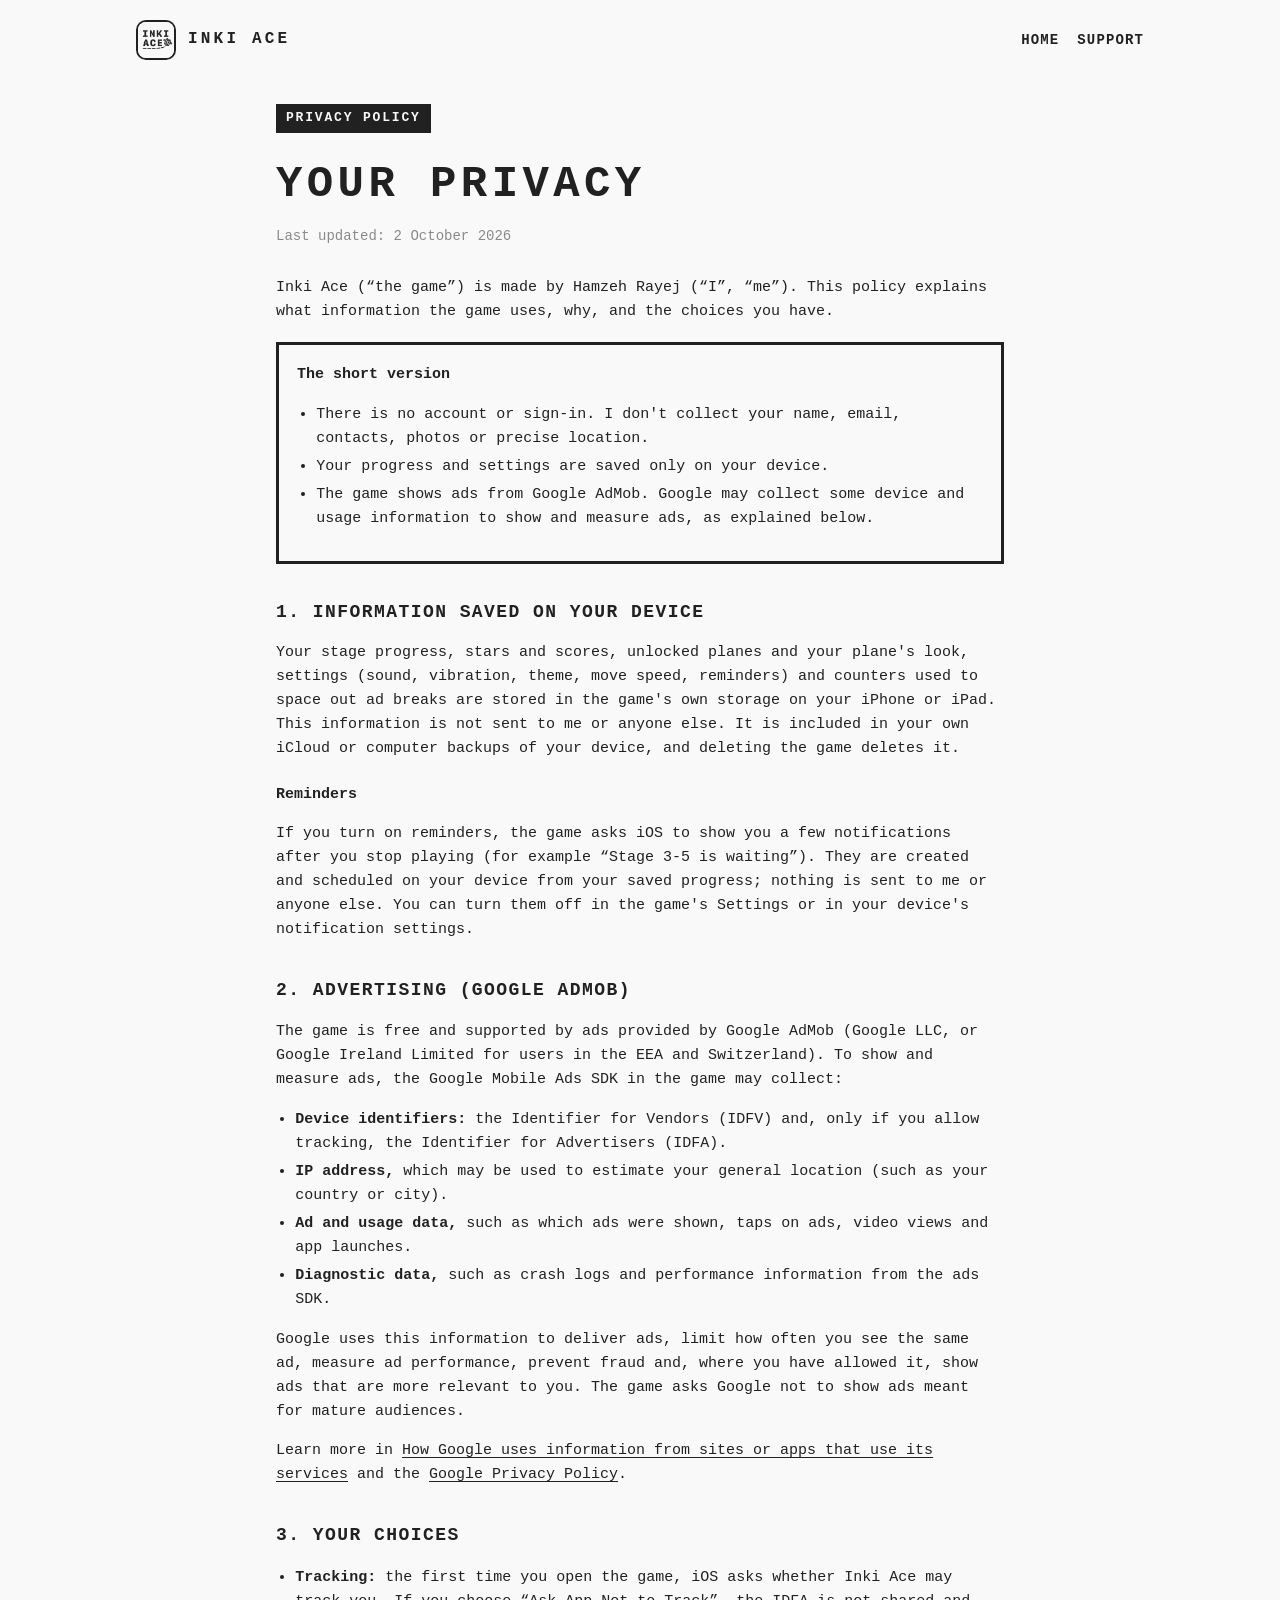
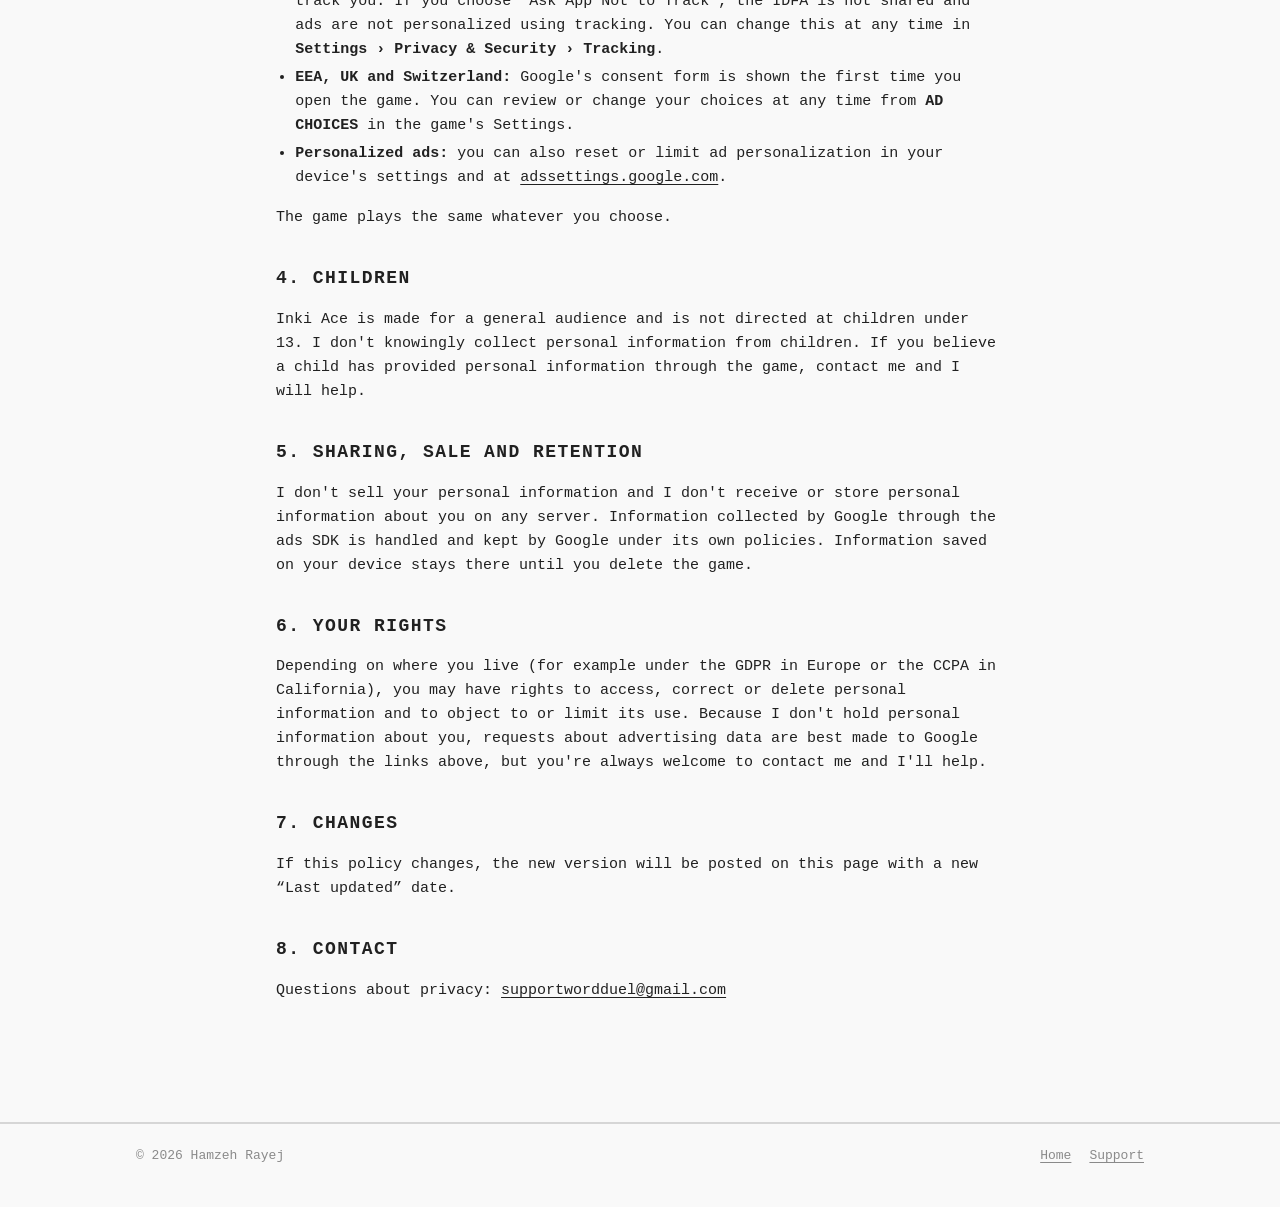
==== privacy.html @ e33cfc7c "Update Inki Ace site" ====
<!doctype html>
<html lang="en">
<head>
  <meta charset="utf-8">
  <meta name="viewport" content="width=device-width, initial-scale=1">
  <title>Inki Ace Privacy Policy</title>
  <meta name="description" content="How Inki Ace handles your information: progress stays on your device; ads are provided by Google AdMob.">
  <link rel="icon" href="assets/icon.png">
  <link rel="apple-touch-icon" href="assets/apple-touch-icon.png">
  <link rel="stylesheet" href="style.css">
</head>
<body>
  <header class="wrap top">
    <a class="brand" href="./"><img src="assets/icon.png" alt=""><span>INKI ACE</span></a>
    <nav><a href="./">HOME</a><a href="support.html">SUPPORT</a></nav>
  </header>

  <main class="wrap narrow page">
    <span class="tag">PRIVACY POLICY</span>
    <h1>YOUR PRIVACY</h1>
    <p class="meta">Last updated: 2 October 2026</p>

    <p>Inki Ace (“the game”) is made by Hamzeh Rayej (“I”, “me”). This policy explains what information the game uses, why, and the choices you have.</p>

    <div class="note">
      <p><b>The short version</b></p>
      <ul>
        <li>There is no account or sign-in. I don't collect your name, email, contacts, photos or precise location.</li>
        <li>Your progress and settings are saved only on your device.</li>
        <li>The game shows ads from Google AdMob. Google may collect some device and usage information to show and measure ads, as explained below.</li>
      </ul>
    </div>

    <h2>1. INFORMATION SAVED ON YOUR DEVICE</h2>
    <p>Your stage progress, stars and scores, unlocked planes and your plane's look, settings (sound, vibration, theme, move speed, reminders) and counters used to space out ad breaks are stored in the game's own storage on your iPhone or iPad. This information is not sent to me or anyone else. It is included in your own iCloud or computer backups of your device, and deleting the game deletes it.</p>

    <h3>Reminders</h3>
    <p>If you turn on reminders, the game asks iOS to show you a few notifications after you stop playing (for example “Stage 3-5 is waiting”). They are created and scheduled on your device from your saved progress; nothing is sent to me or anyone else. You can turn them off in the game's Settings or in your device's notification settings.</p>

    <h2>2. ADVERTISING (GOOGLE ADMOB)</h2>
    <p>The game is free and supported by ads provided by Google AdMob (Google LLC, or Google Ireland Limited for users in the EEA and Switzerland). To show and measure ads, the Google Mobile Ads SDK in the game may collect:</p>
    <ul>
      <li><b>Device identifiers:</b> the Identifier for Vendors (IDFV) and, only if you allow tracking, the Identifier for Advertisers (IDFA).</li>
      <li><b>IP address,</b> which may be used to estimate your general location (such as your country or city).</li>
      <li><b>Ad and usage data,</b> such as which ads were shown, taps on ads, video views and app launches.</li>
      <li><b>Diagnostic data,</b> such as crash logs and performance information from the ads SDK.</li>
    </ul>
    <p>Google uses this information to deliver ads, limit how often you see the same ad, measure ad performance, prevent fraud and, where you have allowed it, show ads that are more relevant to you. The game asks Google not to show ads meant for mature audiences.</p>
    <p>Learn more in <a href="https://policies.google.com/technologies/partner-sites">How Google uses information from sites or apps that use its services</a> and the <a href="https://policies.google.com/privacy">Google Privacy Policy</a>.</p>

    <h2>3. YOUR CHOICES</h2>
    <ul>
      <li><b>Tracking:</b> the first time you open the game, iOS asks whether Inki Ace may track you. If you choose “Ask App Not to Track”, the IDFA is not shared and ads are not personalized using tracking. You can change this at any time in <b>Settings › Privacy &amp; Security › Tracking</b>.</li>
      <li><b>EEA, UK and Switzerland:</b> Google's consent form is shown the first time you open the game. You can review or change your choices at any time from <b>AD CHOICES</b> in the game's Settings.</li>
      <li><b>Personalized ads:</b> you can also reset or limit ad personalization in your device's settings and at <a href="https://adssettings.google.com">adssettings.google.com</a>.</li>
    </ul>
    <p>The game plays the same whatever you choose.</p>

    <h2>4. CHILDREN</h2>
    <p>Inki Ace is made for a general audience and is not directed at children under 13. I don't knowingly collect personal information from children. If you believe a child has provided personal information through the game, contact me and I will help.</p>

    <h2>5. SHARING, SALE AND RETENTION</h2>
    <p>I don't sell your personal information and I don't receive or store personal information about you on any server. Information collected by Google through the ads SDK is handled and kept by Google under its own policies. Information saved on your device stays there until you delete the game.</p>

    <h2>6. YOUR RIGHTS</h2>
    <p>Depending on where you live (for example under the GDPR in Europe or the CCPA in California), you may have rights to access, correct or delete personal information and to object to or limit its use. Because I don't hold personal information about you, requests about advertising data are best made to Google through the links above, but you're always welcome to contact me and I'll help.</p>

    <h2>7. CHANGES</h2>
    <p>If this policy changes, the new version will be posted on this page with a new “Last updated” date.</p>

    <h2>8. CONTACT</h2>
    <p>Questions about privacy: <a href="mailto:supportwordduel@gmail.com?subject=Inki%20Ace%20privacy">supportwordduel@gmail.com</a></p>
  </main>

  <footer>
    <div class="wrap">
      <span>© 2026 Hamzeh Rayej</span>
      <nav><a href="./">Home</a><a href="support.html">Support</a></nav>
    </div>
  </footer>
</body>
</html>
---- style.css ----
/* Inki Ace site: ink on paper, like the game (same look as the Inki Run site). */
:root {
  --paper: #f9f9f9;
  --ink: #212121;
  --faint: #8a8a8a;
  --line: #d6d6d6;
  --mono: ui-monospace, "SF Mono", SFMono-Regular, Menlo, Consolas, "Liberation Mono", monospace;
  color-scheme: light dark;
}
@media (prefers-color-scheme: dark) {
  :root { --paper: #141414; --ink: #efefef; --faint: #8f8f8f; --line: #333; }
}

* { box-sizing: border-box; }
html { -webkit-text-size-adjust: 100%; }
body {
  margin: 0;
  background: var(--paper);
  color: var(--ink);
  font: 16px/1.6 var(--mono);
}
a { color: inherit; text-underline-offset: 3px; }
img, video { max-width: 100%; display: block; }

.wrap { max-width: 1040px; margin: 0 auto; padding: 0 16px; }
.narrow { max-width: 760px; }

/* Header */
.top { display: flex; align-items: center; justify-content: space-between; gap: 16px; padding: 20px 16px; }
.brand { display: flex; align-items: center; gap: 12px; text-decoration: none; font-weight: 800; letter-spacing: 0.2em; }
.brand img { width: 40px; height: 40px; border-radius: 10px; border: 2px solid var(--ink); }
.top nav { display: flex; gap: 18px; font-size: 14px; font-weight: 700; letter-spacing: 0.08em; }
.top nav a { text-decoration: none; }
.top nav a:hover { text-decoration: underline; }

/* Ink box, like the in-game tags and captions */
.tag {
  display: inline-block;
  background: var(--ink);
  color: var(--paper);
  font-weight: 800;
  letter-spacing: 0.14em;
  padding: 4px 10px;
  font-size: 13px;
}

/* Hero */
.hero { padding: 40px 16px 28px; text-align: center; }
.hero h1 { font-size: clamp(40px, 9vw, 88px); line-height: 1; letter-spacing: 0.12em; margin: 18px 0 10px; font-weight: 800; }
.hero .lede { color: var(--faint); font-size: clamp(15px, 2.4vw, 18px); margin: 0 auto 26px; max-width: 34em; }
.btn {
  display: inline-flex; align-items: center; gap: 10px;
  border: 3px solid var(--ink); background: var(--ink); color: var(--paper);
  padding: 12px 22px; font: 800 15px var(--mono); letter-spacing: 0.12em; text-decoration: none;
}
.btn.ghost { background: transparent; color: var(--ink); }
.btn[aria-disabled="true"] { cursor: default; }

.frame { border: 3px solid var(--ink); background: var(--paper); }
.video { margin: 34px auto 0; aspect-ratio: 1280 / 592; }
.video video { width: 100%; height: 100%; object-fit: cover; }

/* Sections */
section { margin-top: 64px; }
section > h2 { font-size: clamp(22px, 4vw, 30px); letter-spacing: 0.12em; margin: 12px 0 18px; }
.grid { display: grid; gap: 18px; grid-template-columns: repeat(auto-fit, minmax(230px, 1fr)); }
.card { border: 3px solid var(--ink); padding: 16px 18px; }
.card h3 { margin: 0 0 6px; font-size: 15px; letter-spacing: 0.1em; }
.card p { margin: 0; color: var(--faint); font-size: 14px; }

.rules { display: grid; gap: 0; border: 3px solid var(--ink); }
.rule { display: grid; grid-template-columns: minmax(120px, 1fr) 2fr; border-top: 2px solid var(--line); }
.rule:first-child { border-top: 0; }
.rule b, .rule span { padding: 12px 16px; }
.rule b { letter-spacing: 0.08em; font-size: 14px; }
.rule span { color: var(--faint); font-size: 14px; }

.shots { display: grid; gap: 18px; grid-template-columns: repeat(auto-fit, minmax(190px, 1fr)); }
.shots img { width: 100%; height: auto; border: 3px solid var(--ink); border-radius: 22px; }
.hero .phone { width: min(300px, 72vw); margin: 34px auto 0; border: 3px solid var(--ink); border-radius: 30px; }

/* Text pages */
.page { padding: 24px 16px 40px; }
.page h1 { font-size: clamp(28px, 6vw, 44px); letter-spacing: 0.1em; margin: 16px 0 6px; }
.page .meta { color: var(--faint); font-size: 14px; margin: 0 0 28px; }
.page h2 { font-size: 18px; letter-spacing: 0.08em; margin: 34px 0 8px; }
.page h3 { font-size: 15px; margin: 22px 0 4px; }
.page p, .page li { font-size: 15px; }
.page ul { padding-left: 1.2em; }
.page li { margin: 4px 0; }
.note { border: 3px solid var(--ink); padding: 14px 18px; margin: 18px 0; }
.note p { margin: 4px 0; }
.mail { font-weight: 800; font-size: 18px; word-break: break-all; }

footer { border-top: 2px solid var(--line); margin-top: 64px; padding: 22px 0 40px; color: var(--faint); font-size: 13px; }
footer .wrap { display: flex; flex-wrap: wrap; gap: 8px 22px; justify-content: space-between; }
footer nav { display: flex; gap: 18px; }

@media (max-width: 520px) {
  .top nav { gap: 12px; font-size: 13px; }
  .brand span { display: none; }
  .rule { grid-template-columns: 1fr; }
  .rule span { padding-top: 0; }
}
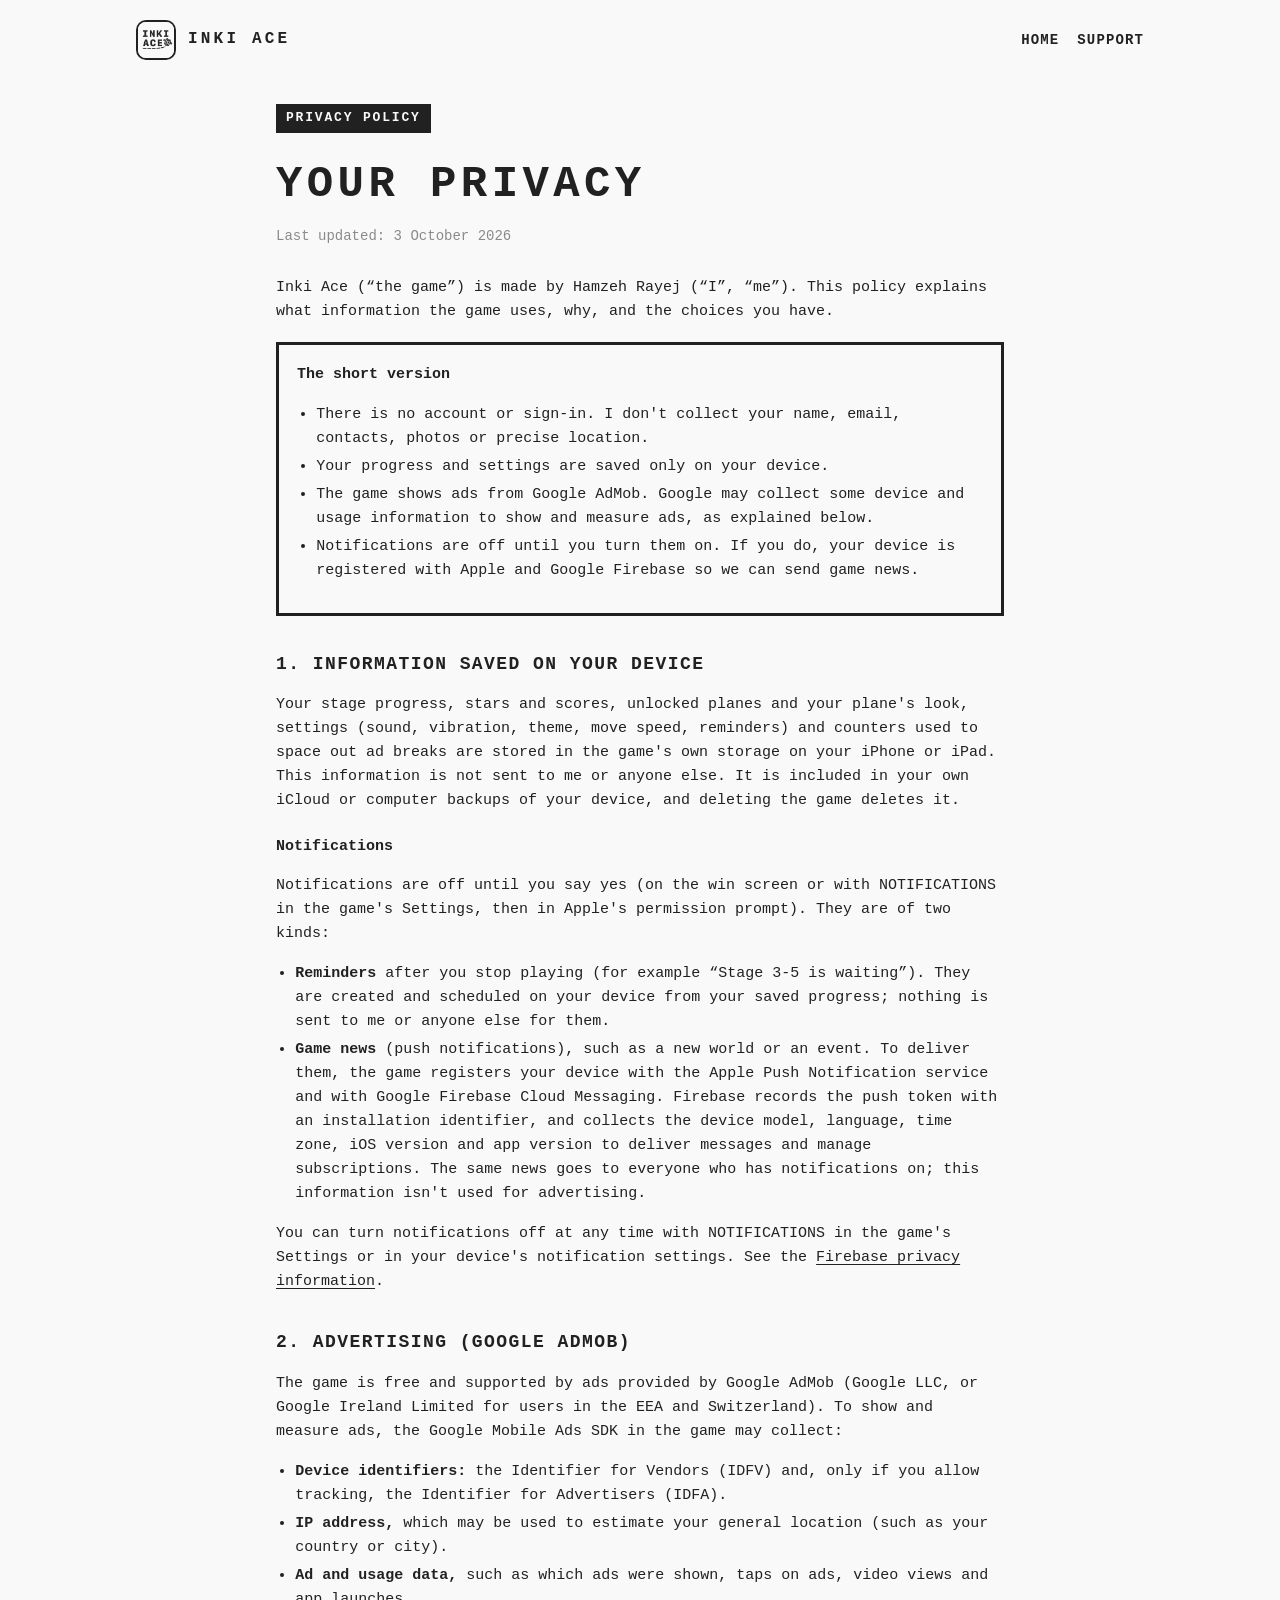
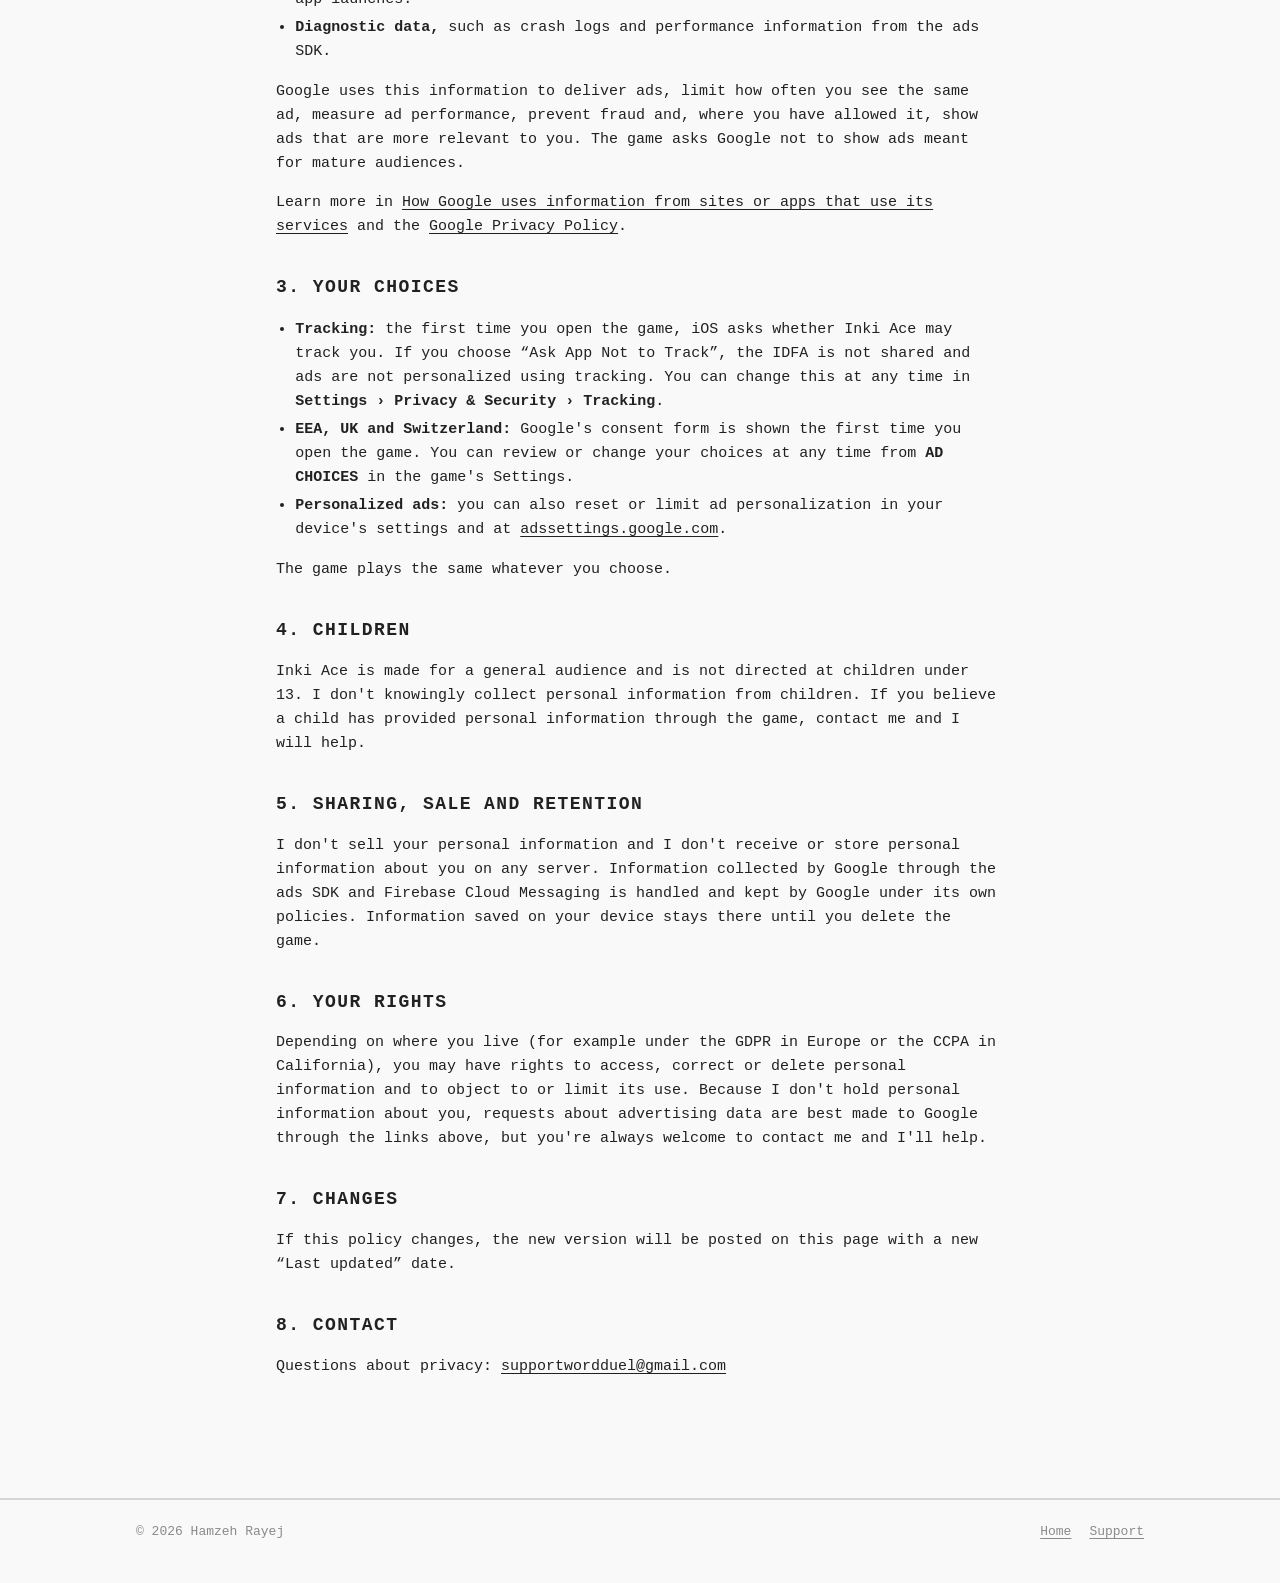
==== commit 2deac919: "Update Inki Ace site" ====
--- a/privacy.html
+++ b/privacy.html
@@ -18,7 +18,7 @@
   <main class="wrap narrow page">
     <span class="tag">PRIVACY POLICY</span>
     <h1>YOUR PRIVACY</h1>
-    <p class="meta">Last updated: 2 October 2026</p>
+    <p class="meta">Last updated: 3 October 2026</p>
 
     <p>Inki Ace (“the game”) is made by Hamzeh Rayej (“I”, “me”). This policy explains what information the game uses, why, and the choices you have.</p>
 
@@ -28,14 +28,20 @@
         <li>There is no account or sign-in. I don't collect your name, email, contacts, photos or precise location.</li>
         <li>Your progress and settings are saved only on your device.</li>
         <li>The game shows ads from Google AdMob. Google may collect some device and usage information to show and measure ads, as explained below.</li>
+        <li>Notifications are off until you turn them on. If you do, your device is registered with Apple and Google Firebase so we can send game news.</li>
       </ul>
     </div>
 
     <h2>1. INFORMATION SAVED ON YOUR DEVICE</h2>
     <p>Your stage progress, stars and scores, unlocked planes and your plane's look, settings (sound, vibration, theme, move speed, reminders) and counters used to space out ad breaks are stored in the game's own storage on your iPhone or iPad. This information is not sent to me or anyone else. It is included in your own iCloud or computer backups of your device, and deleting the game deletes it.</p>
 
-    <h3>Reminders</h3>
-    <p>If you turn on reminders, the game asks iOS to show you a few notifications after you stop playing (for example “Stage 3-5 is waiting”). They are created and scheduled on your device from your saved progress; nothing is sent to me or anyone else. You can turn them off in the game's Settings or in your device's notification settings.</p>
+    <h3>Notifications</h3>
+    <p>Notifications are off until you say yes (on the win screen or with NOTIFICATIONS in the game's Settings, then in Apple's permission prompt). They are of two kinds:</p>
+    <ul>
+      <li><b>Reminders</b> after you stop playing (for example “Stage 3-5 is waiting”). They are created and scheduled on your device from your saved progress; nothing is sent to me or anyone else for them.</li>
+      <li><b>Game news</b> (push notifications), such as a new world or an event. To deliver them, the game registers your device with the Apple Push Notification service and with Google Firebase Cloud Messaging. Firebase records the push token with an installation identifier, and collects the device model, language, time zone, iOS version and app version to deliver messages and manage subscriptions. The same news goes to everyone who has notifications on; this information isn't used for advertising.</li>
+    </ul>
+    <p>You can turn notifications off at any time with NOTIFICATIONS in the game's Settings or in your device's notification settings. See the <a href="https://firebase.google.com/support/privacy">Firebase privacy information</a>.</p>
 
     <h2>2. ADVERTISING (GOOGLE ADMOB)</h2>
     <p>The game is free and supported by ads provided by Google AdMob (Google LLC, or Google Ireland Limited for users in the EEA and Switzerland). To show and measure ads, the Google Mobile Ads SDK in the game may collect:</p>
@@ -60,7 +66,7 @@
     <p>Inki Ace is made for a general audience and is not directed at children under 13. I don't knowingly collect personal information from children. If you believe a child has provided personal information through the game, contact me and I will help.</p>
 
     <h2>5. SHARING, SALE AND RETENTION</h2>
-    <p>I don't sell your personal information and I don't receive or store personal information about you on any server. Information collected by Google through the ads SDK is handled and kept by Google under its own policies. Information saved on your device stays there until you delete the game.</p>
+    <p>I don't sell your personal information and I don't receive or store personal information about you on any server. Information collected by Google through the ads SDK and Firebase Cloud Messaging is handled and kept by Google under its own policies. Information saved on your device stays there until you delete the game.</p>
 
     <h2>6. YOUR RIGHTS</h2>
     <p>Depending on where you live (for example under the GDPR in Europe or the CCPA in California), you may have rights to access, correct or delete personal information and to object to or limit its use. Because I don't hold personal information about you, requests about advertising data are best made to Google through the links above, but you're always welcome to contact me and I'll help.</p>
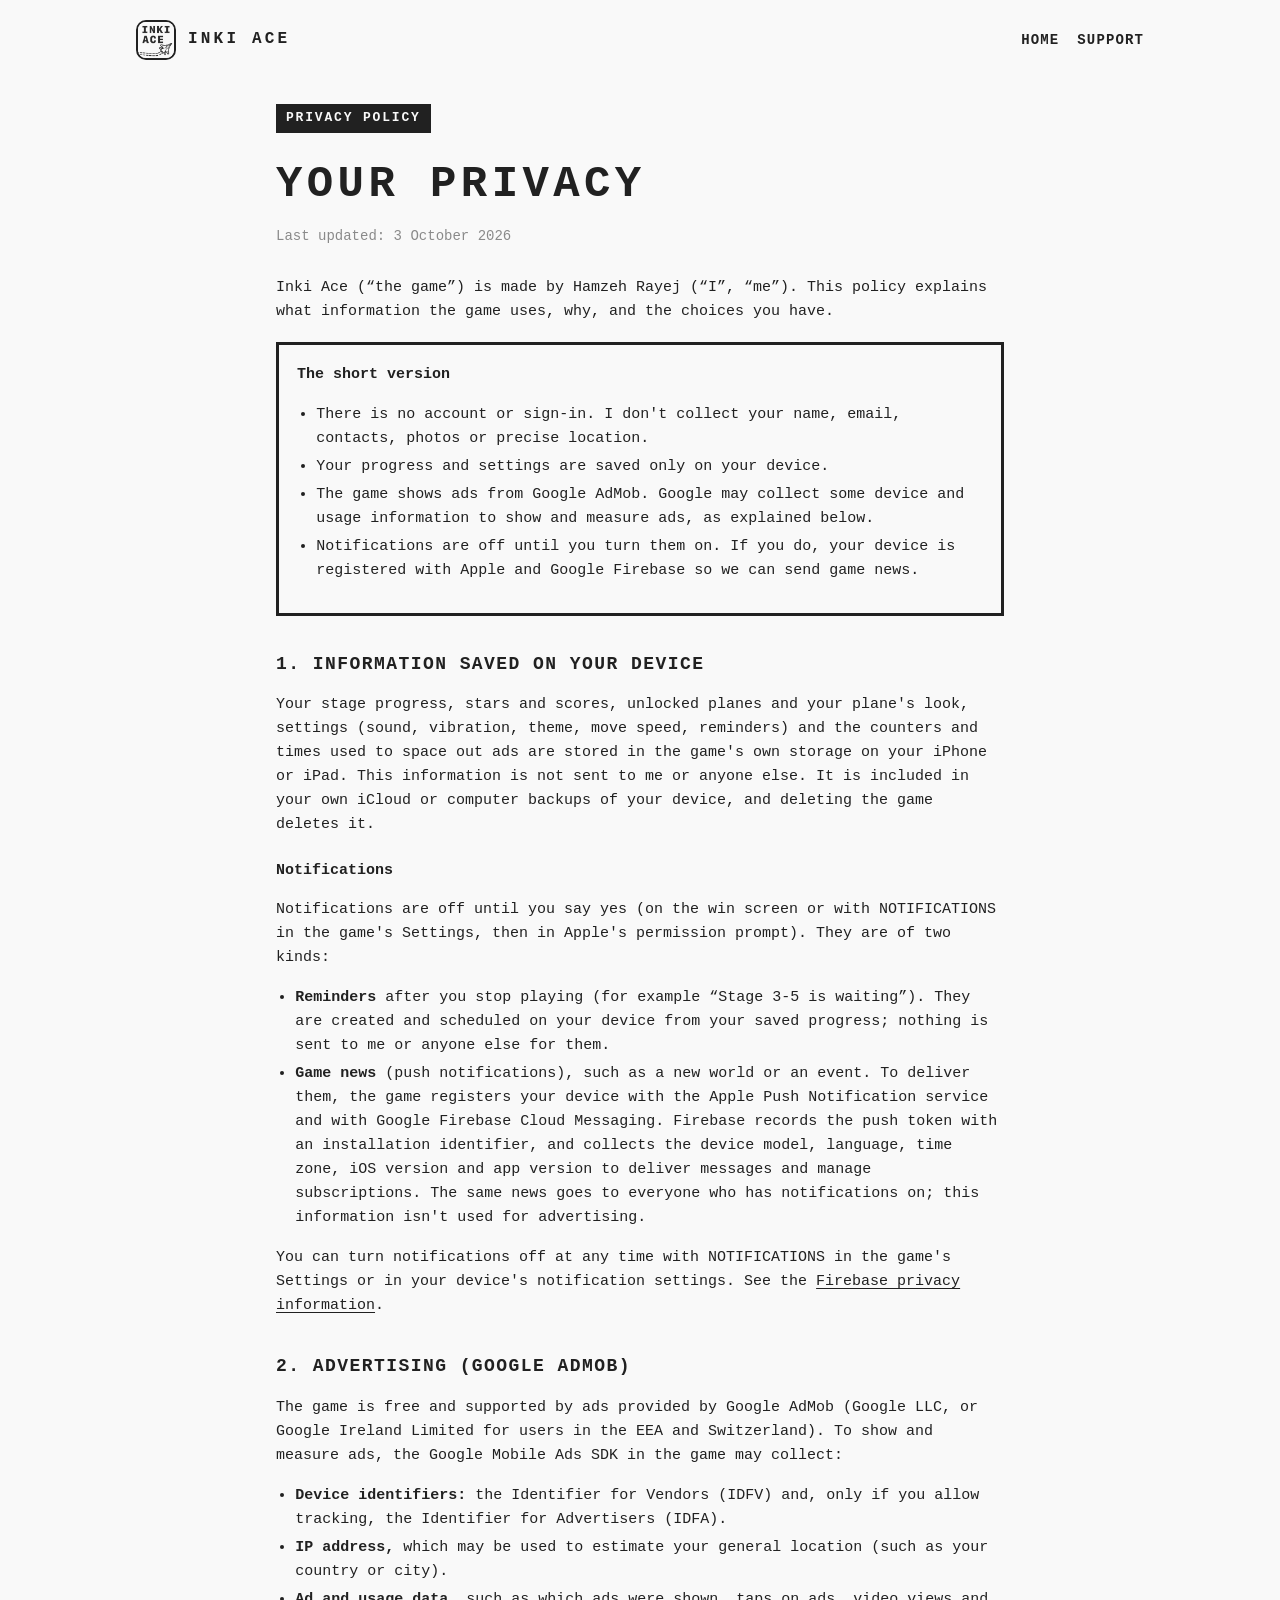
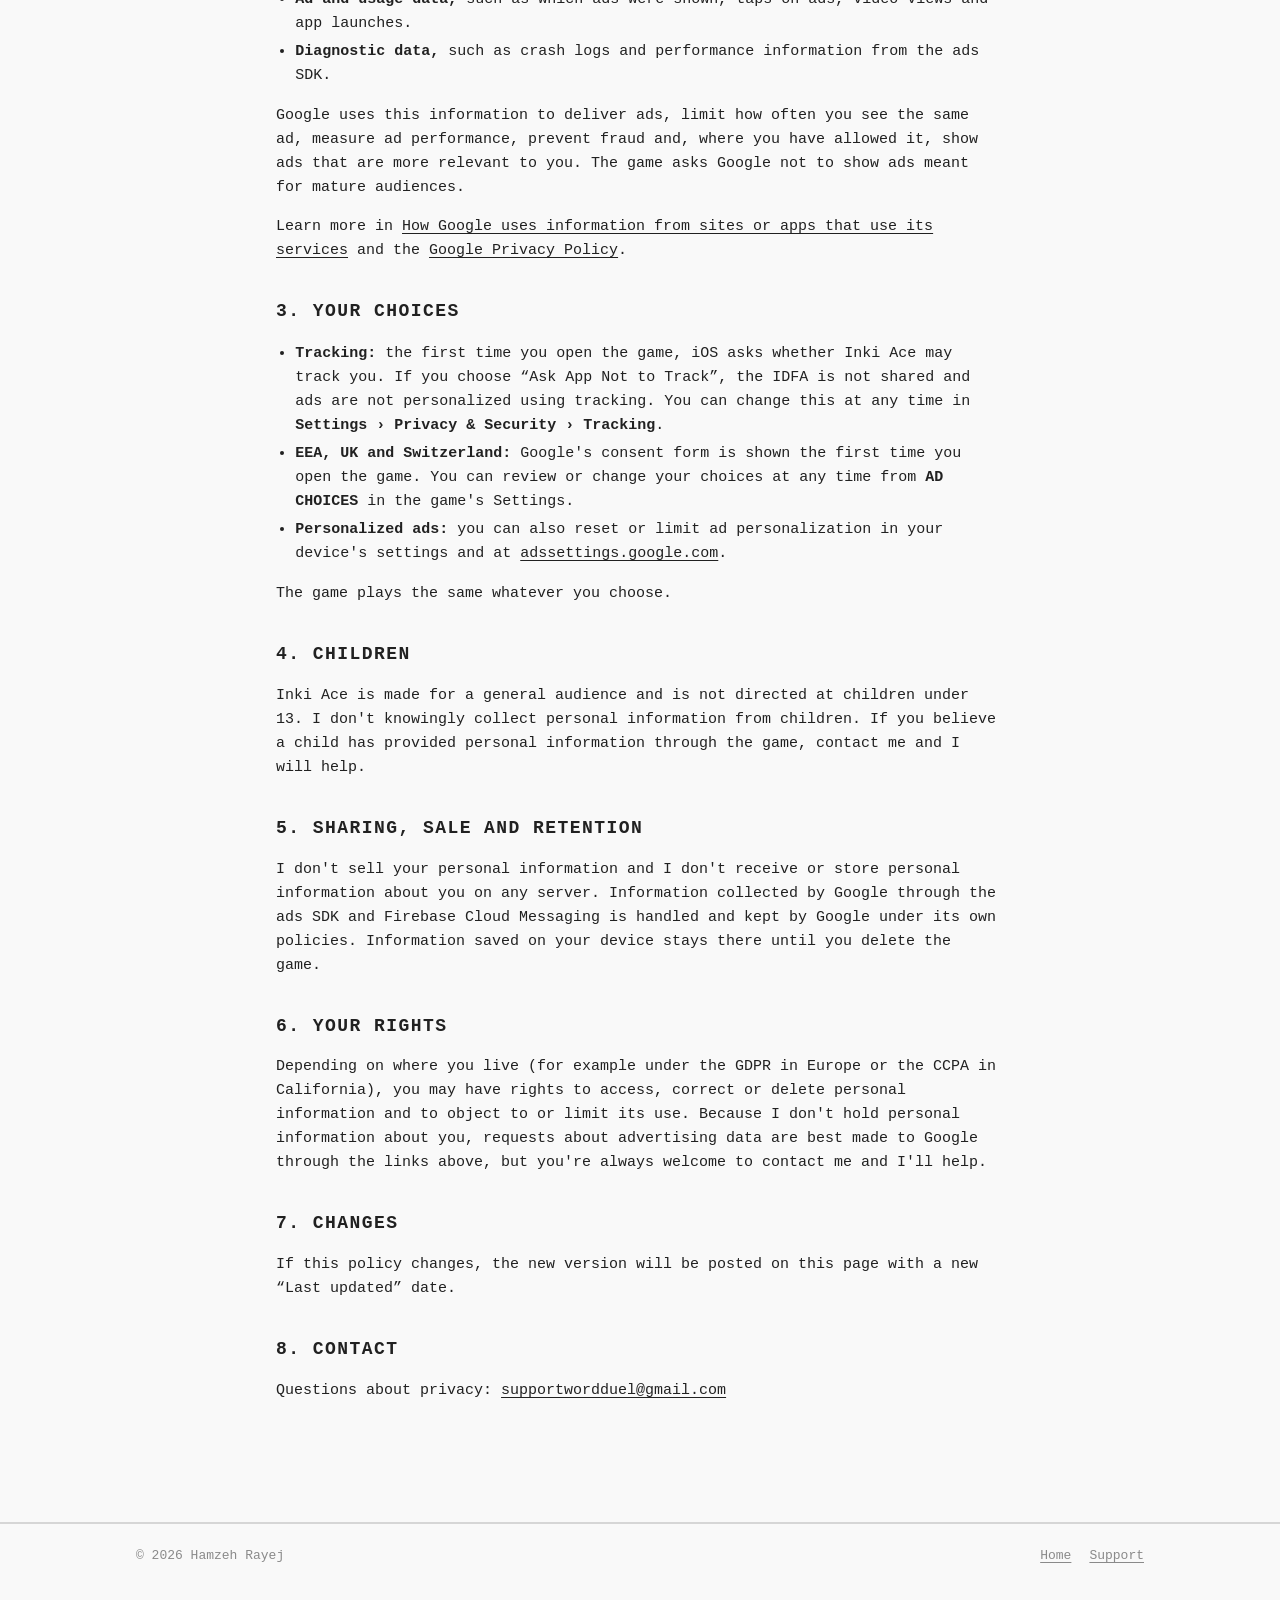
==== commit 67580d5d: "Update Inki Ace site" ====
--- a/privacy.html
+++ b/privacy.html
@@ -33,7 +33,7 @@
     </div>
 
     <h2>1. INFORMATION SAVED ON YOUR DEVICE</h2>
-    <p>Your stage progress, stars and scores, unlocked planes and your plane's look, settings (sound, vibration, theme, move speed, reminders) and counters used to space out ad breaks are stored in the game's own storage on your iPhone or iPad. This information is not sent to me or anyone else. It is included in your own iCloud or computer backups of your device, and deleting the game deletes it.</p>
+    <p>Your stage progress, stars and scores, unlocked planes and your plane's look, settings (sound, vibration, theme, move speed, reminders) and the counters and times used to space out ads are stored in the game's own storage on your iPhone or iPad. This information is not sent to me or anyone else. It is included in your own iCloud or computer backups of your device, and deleting the game deletes it.</p>
 
     <h3>Notifications</h3>
     <p>Notifications are off until you say yes (on the win screen or with NOTIFICATIONS in the game's Settings, then in Apple's permission prompt). They are of two kinds:</p>
